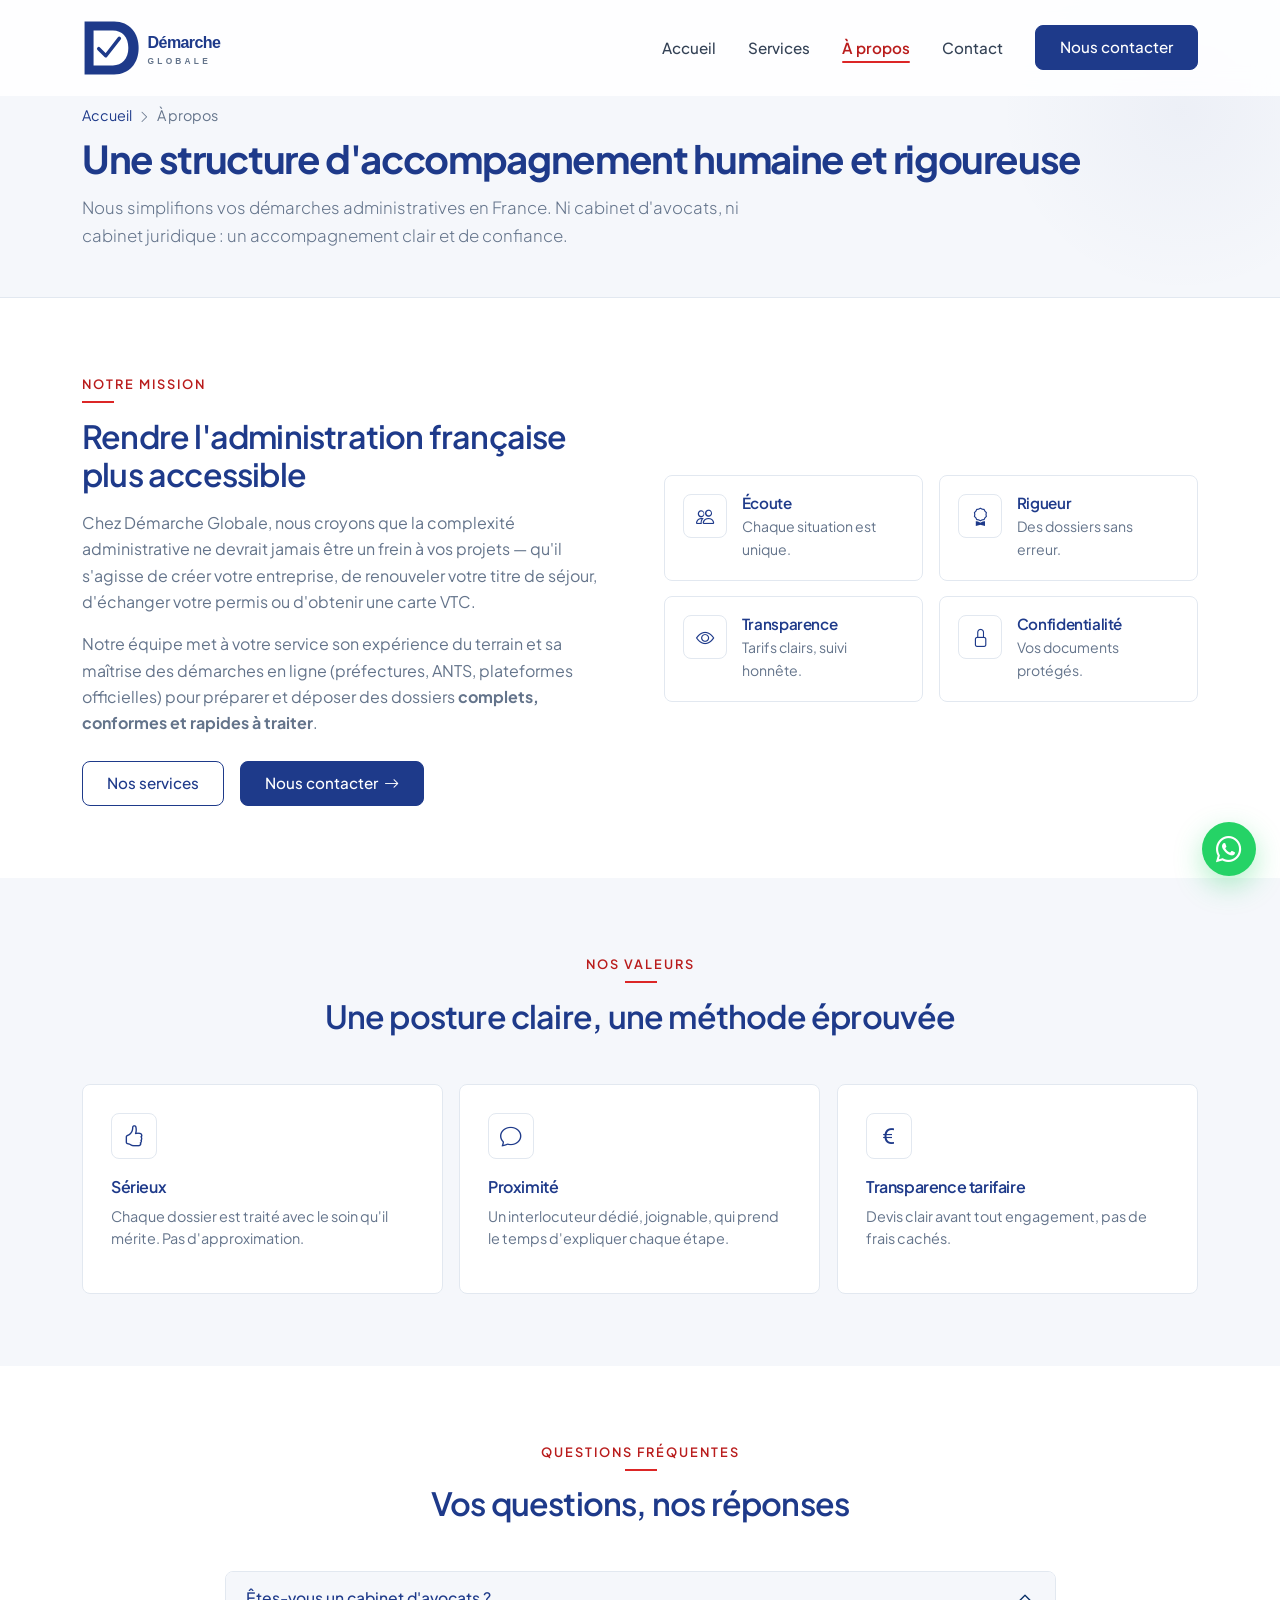
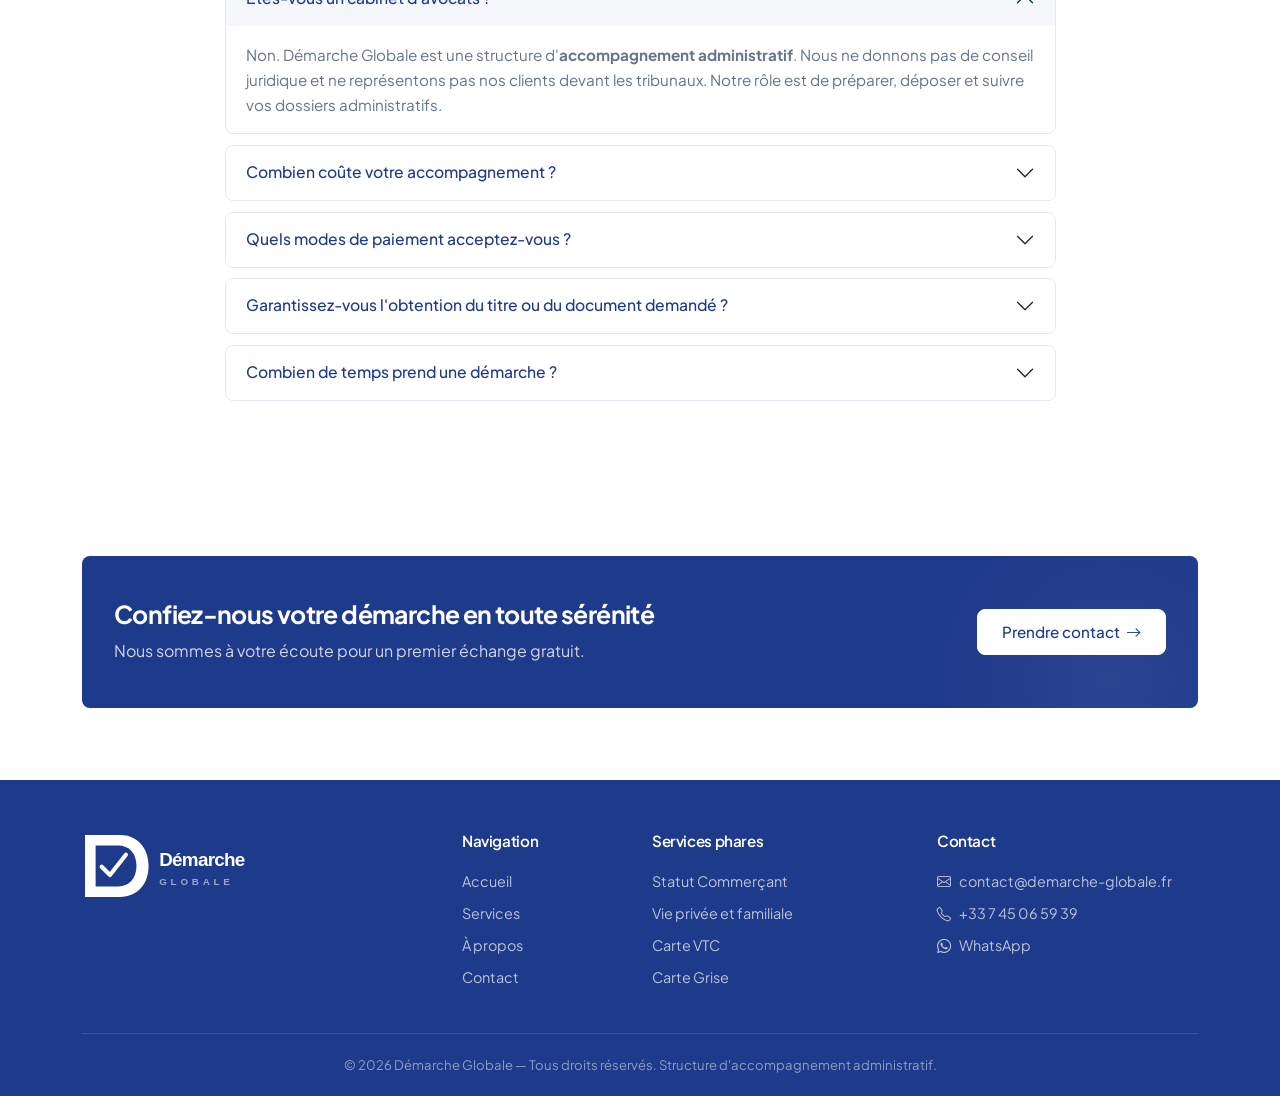
==== a-propos.html @ fb9cf76b "first commit" ====
<!DOCTYPE html>
<html lang="fr" class="js">
<head>
  <meta charset="UTF-8">
  <meta name="viewport" content="width=device-width, initial-scale=1.0">
  <title>À propos — Démarche Globale</title>
  <meta name="description" content="Démarche Globale est une structure d'accompagnement administratif. Notre mission : vous faire gagner du temps sur vos démarches françaises avec un suivi humain et rigoureux.">
  <link rel="icon" type="image/svg+xml" href="assets/favicon.svg">
  <link rel="preconnect" href="https://fonts.googleapis.com">
  <link rel="preconnect" href="https://fonts.gstatic.com" crossorigin>
  <link href="https://fonts.googleapis.com/css2?family=Plus+Jakarta+Sans:wght@400;500;600;700;800&display=swap" rel="stylesheet">
  <link href="https://cdn.jsdelivr.net/npm/bootstrap@5.3.3/dist/css/bootstrap.min.css" rel="stylesheet">
  <link href="https://cdn.jsdelivr.net/npm/bootstrap-icons@1.11.3/font/bootstrap-icons.css" rel="stylesheet">
  <link href="css/style.css" rel="stylesheet">
</head>
<body>

<div class="scroll-progress"></div>

<!-- Navbar -->
<nav class="navbar navbar-expand-lg navbar-dg fixed-top">
  <div class="container">
    <a class="navbar-brand" href="index.html">
      <img src="assets/logo.svg" alt="Démarche Globale">
    </a>
    <button class="navbar-toggler border-0" type="button" data-bs-toggle="collapse" data-bs-target="#mainNav">
      <i class="bi bi-list fs-2 text-dark-dg"></i>
    </button>
    <div class="collapse navbar-collapse" id="mainNav">
      <ul class="navbar-nav ms-auto align-items-lg-center">
        <li class="nav-item"><a class="nav-link" href="index.html">Accueil</a></li>
        <li class="nav-item"><a class="nav-link" href="services.html">Services</a></li>
        <li class="nav-item"><a class="nav-link active" href="a-propos.html">À propos</a></li>
        <li class="nav-item"><a class="nav-link" href="contact.html">Contact</a></li>
        <li class="nav-item ms-lg-3 mt-2 mt-lg-0">
          <a href="contact.html" class="btn btn-dg-primary btn-sm">Nous contacter</a>
        </li>
      </ul>
    </div>
  </div>
</nav>

<!-- Header -->
<header class="page-header">
  <div class="container">
    <div class="breadcrumb-dg"><a href="index.html">Accueil</a> <i class="bi bi-chevron-right small mx-1"></i> À propos</div>
    <h1>Une structure d'accompagnement humaine et rigoureuse</h1>
    <p class="lead mb-0" style="max-width: 720px;">Nous simplifions vos démarches administratives en France. Ni cabinet d'avocats, ni cabinet juridique : un accompagnement clair et de confiance.</p>
  </div>
</header>

<!-- Mission -->
<section>
  <div class="container">
    <div class="row align-items-center g-5">
      <div class="col-lg-6">
        <span class="section-tag">Notre mission</span>
        <h2 class="section-title">Rendre l'administration française plus accessible</h2>
        <p class="text-muted-dg">Chez Démarche Globale, nous croyons que la complexité administrative ne devrait jamais être un frein à vos projets — qu'il s'agisse de créer votre entreprise, de renouveler votre titre de séjour, d'échanger votre permis ou d'obtenir une carte VTC.</p>
        <p class="text-muted-dg">Notre équipe met à votre service son expérience du terrain et sa maîtrise des démarches en ligne (préfectures, ANTS, plateformes officielles) pour préparer et déposer des dossiers <strong>complets, conformes et rapides à traiter</strong>.</p>
        <div class="d-flex flex-wrap gap-3 mt-4">
          <a href="services.html" class="btn btn-dg-ghost">Nos services</a>
          <a href="contact.html" class="btn btn-dg-primary">Nous contacter <i class="bi bi-arrow-right"></i></a>
        </div>
      </div>
      <div class="col-lg-6">
        <div class="row g-3">
          <div class="col-6">
            <div class="trust-item h-100"><div class="icon"><i class="bi bi-people"></i></div><div><h6>Écoute</h6><p>Chaque situation est unique.</p></div></div>
          </div>
          <div class="col-6">
            <div class="trust-item h-100"><div class="icon"><i class="bi bi-award"></i></div><div><h6>Rigueur</h6><p>Des dossiers sans erreur.</p></div></div>
          </div>
          <div class="col-6">
            <div class="trust-item h-100"><div class="icon"><i class="bi bi-eye"></i></div><div><h6>Transparence</h6><p>Tarifs clairs, suivi honnête.</p></div></div>
          </div>
          <div class="col-6">
            <div class="trust-item h-100"><div class="icon"><i class="bi bi-lock"></i></div><div><h6>Confidentialité</h6><p>Vos documents protégés.</p></div></div>
          </div>
        </div>
      </div>
    </div>
  </div>
</section>

<!-- Valeurs -->
<section class="bg-soft">
  <div class="container">
    <div class="text-center mb-5">
      <span class="section-tag">Nos valeurs</span>
      <h2 class="section-title">Une posture claire, une méthode éprouvée</h2>
    </div>
    <div class="row g-3">
      <div class="col-md-4">
        <div class="service-card">
          <div class="service-icon"><i class="bi bi-hand-thumbs-up"></i></div>
          <h5>Sérieux</h5>
          <p>Chaque dossier est traité avec le soin qu'il mérite. Pas d'approximation.</p>
        </div>
      </div>
      <div class="col-md-4">
        <div class="service-card">
          <div class="service-icon"><i class="bi bi-chat"></i></div>
          <h5>Proximité</h5>
          <p>Un interlocuteur dédié, joignable, qui prend le temps d'expliquer chaque étape.</p>
        </div>
      </div>
      <div class="col-md-4">
        <div class="service-card">
          <div class="service-icon"><i class="bi bi-currency-euro"></i></div>
          <h5>Transparence tarifaire</h5>
          <p>Devis clair avant tout engagement, pas de frais cachés.</p>
        </div>
      </div>
    </div>
  </div>
</section>

<!-- FAQ -->
<section>
  <div class="container">
    <div class="text-center mb-5">
      <span class="section-tag">Questions fréquentes</span>
      <h2 class="section-title">Vos questions, nos réponses</h2>
    </div>
    <div class="row justify-content-center">
      <div class="col-lg-9">
        <div class="accordion accordion-dg" id="faqAcc">
          <div class="accordion-item">
            <h2 class="accordion-header">
              <button class="accordion-button" data-bs-toggle="collapse" data-bs-target="#faq1">
                Êtes-vous un cabinet d'avocats ?
              </button>
            </h2>
            <div id="faq1" class="accordion-collapse collapse show" data-bs-parent="#faqAcc">
              <div class="accordion-body">Non. Démarche Globale est une structure d'<strong>accompagnement administratif</strong>. Nous ne donnons pas de conseil juridique et ne représentons pas nos clients devant les tribunaux. Notre rôle est de préparer, déposer et suivre vos dossiers administratifs.</div>
            </div>
          </div>
          <div class="accordion-item">
            <h2 class="accordion-header">
              <button class="accordion-button collapsed" data-bs-toggle="collapse" data-bs-target="#faq2">
                Combien coûte votre accompagnement ?
              </button>
            </h2>
            <div id="faq2" class="accordion-collapse collapse" data-bs-parent="#faqAcc">
              <div class="accordion-body">Le tarif dépend de la démarche et de la complexité du dossier. Nous vous transmettons un <strong>devis clair et gratuit</strong> après le premier échange, sans engagement.</div>
            </div>
          </div>
          <div class="accordion-item">
            <h2 class="accordion-header">
              <button class="accordion-button collapsed" data-bs-toggle="collapse" data-bs-target="#faq3">
                Quels modes de paiement acceptez-vous ?
              </button>
            </h2>
            <div id="faq3" class="accordion-collapse collapse" data-bs-parent="#faqAcc">
              <div class="accordion-body">Nous acceptons le <strong>paiement en ligne</strong> par carte bancaire, le <strong>virement</strong> et les <strong>espèces</strong>.</div>
            </div>
          </div>
          <div class="accordion-item">
            <h2 class="accordion-header">
              <button class="accordion-button collapsed" data-bs-toggle="collapse" data-bs-target="#faq4">
                Garantissez-vous l'obtention du titre ou du document demandé ?
              </button>
            </h2>
            <div id="faq4" class="accordion-collapse collapse" data-bs-parent="#faqAcc">
              <div class="accordion-body">La décision finale appartient toujours à l'administration compétente (préfecture, ANTS, DREETS, etc.). Nous ne pouvons donc pas garantir l'obtention, mais nous garantissons <strong>un dossier complet, conforme et déposé dans les règles</strong>, ce qui optimise vos chances.</div>
            </div>
          </div>
          <div class="accordion-item">
            <h2 class="accordion-header">
              <button class="accordion-button collapsed" data-bs-toggle="collapse" data-bs-target="#faq5">
                Combien de temps prend une démarche ?
              </button>
            </h2>
            <div id="faq5" class="accordion-collapse collapse" data-bs-parent="#faqAcc">
              <div class="accordion-body">Les délais dépendent de l'administration et du type de démarche. Nous vous donnons une estimation réaliste dès le devis et vous tenons informé à chaque étape.</div>
            </div>
          </div>
        </div>
      </div>
    </div>
  </div>
</section>

<!-- CTA -->
<section>
  <div class="container">
    <div class="cta-band">
      <div class="row align-items-center">
        <div class="col-md-8">
          <h2>Confiez-nous votre démarche en toute sérénité</h2>
          <p>Nous sommes à votre écoute pour un premier échange gratuit.</p>
        </div>
        <div class="col-md-4 text-md-end mt-3 mt-md-0">
          <a href="contact.html" class="btn btn-dg-primary" style="background:#fff;color:var(--dg-dark);border-color:#fff;">Prendre contact <i class="bi bi-arrow-right"></i></a>
        </div>
      </div>
    </div>
  </div>
</section>

<!-- Footer -->
<footer>
  <div class="container">
    <div class="row g-4">
      <div class="col-md-4">
        <div class="footer-brand">
          <img src="assets/logo-white.svg" alt="Démarche Globale">
        </div>
      </div>
      <div class="col-md-2 col-6">
        <h6>Navigation</h6>
        <a href="index.html">Accueil</a>
        <a href="services.html">Services</a>
        <a href="a-propos.html">À propos</a>
        <a href="contact.html">Contact</a>
      </div>
      <div class="col-md-3 col-6">
        <h6>Services phares</h6>
        <a href="services.html#statut-commercant">Statut Commerçant</a>
        <a href="services.html#vpf">Vie privée et familiale</a>
        <a href="services.html#vtc">Carte VTC</a>
        <a href="services.html#carte-grise">Carte Grise</a>
      </div>
      <div class="col-md-3">
        <h6>Contact</h6>
        <a href="mailto:contact@demarche-globale.fr"><i class="bi bi-envelope me-2"></i>contact@demarche-globale.fr</a>
        <a href="tel:+33745065939"><i class="bi bi-telephone me-2"></i>+33 7 45 06 59 39</a>
        <a href="https://wa.me/33745065939" target="_blank" rel="noopener"><i class="bi bi-whatsapp me-2"></i>WhatsApp</a>
      </div>
    </div>
    <div class="footer-bottom text-center">
      © <span id="year"></span> Démarche Globale — Tous droits réservés. Structure d'accompagnement administratif.
    </div>
  </div>
</footer>

<button class="back-to-top" aria-label="Retour en haut"><i class="bi bi-arrow-up"></i></button>
<a href="https://wa.me/33745065939" target="_blank" rel="noopener" class="whatsapp-float" aria-label="Nous écrire sur WhatsApp"><i class="bi bi-whatsapp"></i></a>

<script src="https://cdn.jsdelivr.net/npm/bootstrap@5.3.3/dist/js/bootstrap.bundle.min.js"></script>
<script src="js/main.js"></script>
</body>
</html>
---- css/style.css ----
:root {
  --dg-dark: #1e3a8a;
  --dg-darker: #172554;
  --dg-text: #334155;
  --dg-muted: #64748b;
  --dg-border: #e2e8f0;
  --dg-bg: #f5f7fb;
  --dg-bg-2: #fafbfe;
  --dg-red: #dc2626;
  --dg-red-dark: #b91c1c;
  --dg-red-soft: rgba(220, 38, 38, 0.12);
  --dg-radius: 8px;
  --ease: cubic-bezier(0.16, 1, 0.3, 1);
  --ease-soft: cubic-bezier(0.4, 0, 0.2, 1);
  --shadow-sm: 0 2px 8px rgba(0, 0, 0, 0.04);
  --shadow-md: 0 10px 25px -8px rgba(0, 0, 0, 0.1);
  --shadow-lg: 0 20px 40px -12px rgba(0, 0, 0, 0.12);
  --shadow-xl: 0 25px 50px -12px rgba(0, 0, 0, 0.18);
}

* { box-sizing: border-box; }

html { scroll-behavior: smooth; }

body {
  font-family: 'Plus Jakarta Sans', 'Segoe UI', system-ui, sans-serif;
  color: var(--dg-text);
  background: #ffffff;
  line-height: 1.65;
  font-weight: 400;
  -webkit-font-smoothing: antialiased;
  overflow-x: hidden;
}

h1, h2, h3, h4, h5, h6 {
  font-family: 'Plus Jakarta Sans', 'Segoe UI', system-ui, sans-serif;
  color: var(--dg-dark);
  font-weight: 700;
  letter-spacing: -0.025em;
}
h1 { letter-spacing: -0.035em; }

p { color: var(--dg-text); }

a { color: var(--dg-dark); text-decoration: none; transition: color 0.2s var(--ease-soft); }
a:hover { color: var(--dg-darker); }

.text-dark-dg { color: var(--dg-dark) !important; }
.text-muted-dg { color: var(--dg-muted) !important; }
.bg-dark-dg { background: var(--dg-dark) !important; color: #fff; }
.bg-soft { background: var(--dg-bg) !important; }

/* Scroll progress */
.scroll-progress {
  position: fixed;
  top: 0;
  left: 0;
  height: 2px;
  background: linear-gradient(90deg, var(--dg-red), var(--dg-red-dark));
  z-index: 1080;
  width: 0%;
  transition: width 0.08s linear;
}

/* Navbar */
.navbar-dg {
  background: rgba(255, 255, 255, 0.85);
  backdrop-filter: saturate(180%) blur(12px);
  -webkit-backdrop-filter: saturate(180%) blur(12px);
  border-bottom: 1px solid transparent;
  padding: 0.85rem 0;
  transition: box-shadow 0.35s var(--ease), border-color 0.35s var(--ease), background 0.35s var(--ease);
}
.navbar-dg.scrolled {
  background: rgba(255, 255, 255, 0.97);
  border-bottom-color: var(--dg-border);
  box-shadow: 0 4px 20px rgba(0, 0, 0, 0.04);
}
.navbar-dg .navbar-brand {
  transition: transform 0.35s var(--ease);
}
.navbar-dg .navbar-brand:hover { transform: scale(1.03); }
.navbar-dg .navbar-brand img { height: 58px; }
.navbar-dg .nav-link {
  color: var(--dg-text) !important;
  font-weight: 500;
  font-size: 0.95rem;
  padding: 0.5rem 1rem !important;
  position: relative;
  transition: color 0.2s var(--ease-soft);
}
.navbar-dg .nav-link::after {
  content: '';
  position: absolute;
  left: 1rem;
  right: 1rem;
  bottom: 0.35rem;
  height: 2px;
  background: var(--dg-red);
  border-radius: 2px;
  transform: scaleX(0);
  transform-origin: right center;
  transition: transform 0.4s var(--ease);
}
.navbar-dg .nav-link:hover,
.navbar-dg .nav-link.active { color: var(--dg-red-dark) !important; }
.navbar-dg .nav-link:hover::after,
.navbar-dg .nav-link.active::after {
  transform: scaleX(1);
  transform-origin: left center;
}
.navbar-dg .nav-link.active { font-weight: 600; }

/* Buttons */
.btn-dg-primary,
.btn-dg-ghost,
.btn-dg-outline {
  position: relative;
  overflow: hidden;
  font-weight: 500;
  padding: 0.65rem 1.5rem;
  border-radius: var(--dg-radius);
  font-size: 0.95rem;
  transition: transform 0.3s var(--ease), box-shadow 0.3s var(--ease), background 0.25s var(--ease-soft), color 0.25s var(--ease-soft), border-color 0.25s var(--ease-soft);
  display: inline-flex;
  align-items: center;
  gap: 0.4rem;
}
.btn-dg-primary {
  background: var(--dg-dark);
  color: #fff;
  border: 1px solid var(--dg-dark);
}
.btn-dg-primary:hover {
  background: var(--dg-darker);
  border-color: var(--dg-darker);
  color: #fff;
  transform: translateY(-2px);
  box-shadow: 0 10px 22px rgba(0, 0, 0, 0.18);
}
.btn-dg-primary:active { transform: translateY(0); }
.btn-dg-outline {
  background: transparent;
  color: #fff;
  border: 1px solid rgba(255, 255, 255, 0.5);
}
.btn-dg-outline:hover {
  background: #fff;
  color: var(--dg-dark);
  border-color: #fff;
  transform: translateY(-2px);
}
.btn-dg-ghost {
  background: transparent;
  color: var(--dg-dark);
  border: 1px solid var(--dg-dark);
}
.btn-dg-ghost:hover {
  background: var(--dg-dark);
  color: #fff;
  transform: translateY(-2px);
  box-shadow: 0 10px 22px rgba(0, 0, 0, 0.15);
}
.btn-dg-primary i,
.btn-dg-ghost i,
.btn-dg-outline i {
  transition: transform 0.3s var(--ease);
}
.btn-dg-primary:hover i.bi-arrow-right,
.btn-dg-ghost:hover i.bi-arrow-right,
.btn-dg-outline:hover i.bi-arrow-right { transform: translateX(4px); }

/* Hero */
.hero {
  padding: 8rem 0 5rem;
  background: var(--dg-bg);
  color: var(--dg-text);
  border-bottom: 1px solid var(--dg-border);
  position: relative;
  overflow: hidden;
}
.hero::before {
  content: '';
  position: absolute;
  top: -20%;
  right: -10%;
  width: 500px;
  height: 500px;
  background: radial-gradient(circle, rgba(30, 58, 138, 0.04) 0%, transparent 65%);
  border-radius: 50%;
  pointer-events: none;
}
.hero::after {
  content: '';
  position: absolute;
  bottom: -30%;
  left: -10%;
  width: 400px;
  height: 400px;
  background: radial-gradient(circle, rgba(30, 58, 138, 0.03) 0%, transparent 65%);
  border-radius: 50%;
  pointer-events: none;
}
.hero > .container { position: relative; z-index: 1; }
.hero h1 {
  color: var(--dg-dark);
  font-size: clamp(2rem, 4vw, 3rem);
  font-weight: 700;
  line-height: 1.15;
  margin-bottom: 1.25rem;
  letter-spacing: -0.02em;
}
.hero h1 .accent {
  position: relative;
  display: inline-block;
}
.hero h1 .accent::after {
  content: '';
  position: absolute;
  left: 0;
  right: 0;
  bottom: 0.05em;
  height: 0.35em;
  background: var(--dg-red-soft);
  z-index: -1;
  border-radius: 2px;
}
.hero p.lead {
  color: var(--dg-muted);
  font-size: 1.1rem;
  max-width: 620px;
  margin-bottom: 2rem;
}
.hero-tag {
  display: inline-flex;
  align-items: center;
  gap: 0.4rem;
  background: #ffffff;
  border: 1px solid var(--dg-border);
  color: var(--dg-dark);
  padding: 0.4rem 0.95rem;
  border-radius: 50px;
  font-size: 0.8rem;
  font-weight: 500;
  margin-bottom: 1.5rem;
  letter-spacing: 0.5px;
  box-shadow: var(--shadow-sm);
}
.hero-tag .dot {
  width: 8px; height: 8px;
  background: #dc2626;
  border-radius: 50%;
  box-shadow: 0 0 0 3px rgba(220, 38, 38, 0.2);
  animation: pulse-dot 2s infinite;
}
@keyframes pulse-dot {
  0%, 100% { box-shadow: 0 0 0 3px rgba(220, 38, 38, 0.2); }
  50% { box-shadow: 0 0 0 6px rgba(220, 38, 38, 0.05); }
}
.hero-side {
  background: #ffffff;
  border: 1px solid var(--dg-border);
  border-radius: var(--dg-radius);
  padding: 1.75rem;
  box-shadow: var(--shadow-md);
  transition: transform 0.4s var(--ease), box-shadow 0.4s var(--ease);
}
.hero-side:hover {
  transform: translateY(-4px);
  box-shadow: var(--shadow-lg);
}
.hero-side h5 { color: var(--dg-dark); font-size: 1rem; font-weight: 600; margin-bottom: 1rem; }
.hero-side ul { list-style: none; padding: 0; margin: 0; }
.hero-side li {
  color: var(--dg-text);
  padding: 0.6rem 0;
  font-size: 0.92rem;
  border-bottom: 1px solid var(--dg-border);
  display: flex;
  align-items: center;
  gap: 0.55rem;
  transition: padding-left 0.3s var(--ease), color 0.3s var(--ease);
}
.hero-side li:last-child { border-bottom: none; }
.hero-side li i {
  color: var(--dg-dark);
  transition: transform 0.35s var(--ease);
}
.hero-side li:hover {
  padding-left: 0.35rem;
  color: var(--dg-dark);
}
.hero-side li:hover i { transform: scale(1.2) rotate(8deg); }

/* Page header */
.page-header {
  padding: 6.5rem 0 3rem;
  background: var(--dg-bg);
  color: var(--dg-text);
  border-bottom: 1px solid var(--dg-border);
  position: relative;
  overflow: hidden;
}
.page-header::before {
  content: '';
  position: absolute;
  top: -30%;
  right: -8%;
  width: 400px;
  height: 400px;
  background: radial-gradient(circle, rgba(30, 58, 138, 0.04) 0%, transparent 65%);
  border-radius: 50%;
}
.page-header > .container { position: relative; z-index: 1; }
.page-header h1 { color: var(--dg-dark); font-size: clamp(1.8rem, 3vw, 2.4rem); margin-bottom: 0.75rem; }
.page-header .breadcrumb-dg { color: var(--dg-muted); font-size: 0.9rem; margin-bottom: 0.5rem; }
.page-header .breadcrumb-dg a { color: var(--dg-dark); border-bottom: 1px solid transparent; transition: border-color 0.2s; }
.page-header .breadcrumb-dg a:hover { color: var(--dg-darker); border-bottom-color: var(--dg-dark); }
.page-header .lead { color: var(--dg-muted); font-size: 1.05rem; }

/* Sections */
section { padding: 4.5rem 0; }
.section-tag {
  display: inline-block;
  color: var(--dg-red-dark);
  font-weight: 600;
  font-size: 0.8rem;
  letter-spacing: 2px;
  text-transform: uppercase;
  margin-bottom: 0.85rem;
  padding-bottom: 0.5rem;
  position: relative;
}
.section-tag::after {
  content: '';
  position: absolute;
  left: 0;
  bottom: 0;
  width: 32px;
  height: 2px;
  background: var(--dg-red);
  transition: width 0.5s var(--ease);
}
.text-center .section-tag::after { left: 50%; transform: translateX(-50%); }
section:hover .section-tag::after { width: 48px; }
.section-title {
  font-size: clamp(1.5rem, 2.5vw, 2rem);
  font-weight: 600;
  margin-bottom: 1rem;
}
.section-subtitle {
  color: var(--dg-muted);
  font-size: 1rem;
  max-width: 700px;
}
.text-center .section-subtitle { margin-left: auto; margin-right: auto; }

/* Service card */
.service-card {
  background: #fff;
  border: 1px solid var(--dg-border);
  border-radius: var(--dg-radius);
  padding: 1.75rem;
  height: 100%;
  position: relative;
  overflow: hidden;
  transition: transform 0.4s var(--ease), box-shadow 0.4s var(--ease), border-color 0.3s var(--ease);
}
.service-card::before {
  content: '';
  position: absolute;
  top: 0;
  left: 0;
  right: 0;
  height: 2px;
  background: linear-gradient(90deg, var(--dg-red), var(--dg-red-dark));
  transform: scaleX(0);
  transform-origin: left center;
  transition: transform 0.5s var(--ease);
}
.service-card:hover {
  transform: translateY(-8px);
  box-shadow: var(--shadow-lg);
  border-color: var(--dg-border);
}
.service-card:hover::before { transform: scaleX(1); }
.service-card .service-icon {
  width: 46px; height: 46px;
  color: var(--dg-dark);
  display: flex; align-items: center; justify-content: center;
  font-size: 1.35rem;
  margin-bottom: 1.15rem;
  border: 1px solid var(--dg-border);
  border-radius: var(--dg-radius);
  transition: transform 0.5s var(--ease), background 0.35s var(--ease), color 0.35s var(--ease), border-color 0.35s var(--ease);
}
.service-card:hover .service-icon {
  background: var(--dg-dark);
  color: #fff;
  border-color: var(--dg-dark);
  transform: rotate(-8deg) scale(1.08);
}
.service-card h5 {
  font-size: 1rem;
  font-weight: 600;
  margin-bottom: 0.5rem;
  color: var(--dg-dark);
}
.service-card p {
  color: var(--dg-muted);
  font-size: 0.9rem;
  margin-bottom: 1rem;
  line-height: 1.55;
}
.service-card .service-link {
  color: var(--dg-dark);
  font-weight: 500;
  font-size: 0.88rem;
  text-decoration: none;
  display: inline-flex;
  align-items: center;
  gap: 0.3rem;
  transition: gap 0.3s var(--ease), color 0.2s;
  position: relative;
}
.service-card .service-link::after {
  content: '\2192';
  display: inline-block;
  transition: transform 0.3s var(--ease);
}
.service-card .service-link:hover {
  gap: 0.55rem;
  color: var(--dg-red-dark);
}
.service-card .service-link:hover::after { transform: translateX(3px); }

/* Service detail */
.service-detail {
  background: #fff;
  border: 1px solid var(--dg-border);
  border-radius: var(--dg-radius);
  padding: 1.85rem;
  margin-bottom: 1rem;
  transition: transform 0.35s var(--ease), border-color 0.3s var(--ease), box-shadow 0.35s var(--ease);
  position: relative;
  overflow: hidden;
}
.service-detail::before {
  content: '';
  position: absolute;
  top: 0; bottom: 0; left: 0;
  width: 3px;
  background: linear-gradient(180deg, var(--dg-red), var(--dg-red-dark));
  transform: scaleY(0);
  transform-origin: top;
  transition: transform 0.5s var(--ease);
}
.service-detail:hover {
  border-color: var(--dg-red);
  box-shadow: var(--shadow-md);
  transform: translateX(6px);
}
.service-detail:hover::before { transform: scaleY(1); }
.service-detail h4 { color: var(--dg-dark); font-size: 1.15rem; font-weight: 600; margin-bottom: 0.6rem; }
.service-detail p { color: var(--dg-muted); font-size: 0.95rem; }
.service-detail .service-detail-icon {
  width: 56px; height: 56px;
  color: var(--dg-dark);
  border: 1px solid var(--dg-border);
  border-radius: var(--dg-radius);
  display: flex; align-items: center; justify-content: center;
  font-size: 1.55rem;
  transition: transform 0.4s var(--ease), background 0.3s var(--ease), color 0.3s var(--ease), border-color 0.3s var(--ease);
}
.service-detail:hover .service-detail-icon {
  background: var(--dg-dark);
  color: #fff;
  border-color: var(--dg-dark);
  transform: rotate(-6deg) scale(1.05);
}
.service-detail .service-meta {
  display: flex; flex-wrap: wrap; gap: 0.4rem;
  margin-top: 0.9rem;
}
.meta-pill {
  background: var(--dg-bg);
  color: var(--dg-text);
  font-size: 0.78rem;
  padding: 0.3rem 0.8rem;
  border-radius: 50px;
  font-weight: 500;
  border: 1px solid var(--dg-border);
  transition: transform 0.2s var(--ease), background 0.2s, color 0.2s, border-color 0.2s;
}
a.meta-pill:hover {
  background: var(--dg-dark);
  color: #fff;
  border-color: var(--dg-dark);
  transform: translateY(-2px);
}

/* Steps */
.step-card {
  padding: 1.25rem 0;
  transition: transform 0.3s var(--ease);
}
.step-card:hover { transform: translateY(-4px); }
.step-number {
  width: 46px; height: 46px;
  background: var(--dg-dark);
  color: #fff;
  font-size: 1.05rem;
  font-weight: 600;
  border-radius: 50%;
  display: inline-flex;
  align-items: center;
  justify-content: center;
  margin-bottom: 1.15rem;
  position: relative;
  transition: transform 0.5s var(--ease), box-shadow 0.4s var(--ease);
  box-shadow: 0 6px 16px -6px rgba(0, 0, 0, 0.25);
}
.step-card:hover .step-number {
  transform: rotate(-10deg) scale(1.1);
  box-shadow: 0 12px 24px -8px rgba(0, 0, 0, 0.3);
}
.step-card h5 { font-weight: 600; font-size: 1rem; margin-bottom: 0.4rem; transition: color 0.2s; }
.step-card:hover h5 { color: var(--dg-darker); }
.step-card p { color: var(--dg-muted); font-size: 0.92rem; margin: 0; }

/* Trust */
.trust-item {
  display: flex; gap: 0.9rem;
  padding: 1.15rem;
  background: #fff;
  border: 1px solid var(--dg-border);
  border-radius: var(--dg-radius);
  height: 100%;
  transition: transform 0.35s var(--ease), border-color 0.3s var(--ease), box-shadow 0.35s var(--ease);
}
.trust-item:hover {
  transform: translateY(-4px);
  border-color: var(--dg-dark);
  box-shadow: var(--shadow-md);
}
.trust-item .icon {
  flex-shrink: 0;
  width: 44px; height: 44px;
  border: 1px solid var(--dg-border);
  border-radius: var(--dg-radius);
  color: var(--dg-dark);
  display: flex; align-items: center; justify-content: center;
  font-size: 1.15rem;
  transition: transform 0.4s var(--ease), background 0.3s, color 0.3s, border-color 0.3s;
}
.trust-item:hover .icon {
  background: var(--dg-dark);
  color: #fff;
  border-color: var(--dg-dark);
  transform: rotate(-8deg) scale(1.1);
}
.trust-item h6 { font-weight: 600; margin-bottom: 0.15rem; font-size: 0.95rem; color: var(--dg-dark); }
.trust-item p { color: var(--dg-muted); font-size: 0.88rem; margin: 0; }

/* Payment */
.payment-card {
  background: #fff;
  border: 1px solid var(--dg-border);
  border-radius: var(--dg-radius);
  padding: 2rem 1.5rem;
  text-align: center;
  height: 100%;
  transition: transform 0.4s var(--ease), border-color 0.3s var(--ease), box-shadow 0.4s var(--ease);
}
.payment-card:hover {
  transform: translateY(-6px);
  border-color: var(--dg-dark);
  box-shadow: var(--shadow-lg);
}
.payment-card .icon {
  font-size: 2.2rem;
  color: var(--dg-dark);
  margin-bottom: 0.9rem;
  display: inline-block;
  transition: transform 0.5s var(--ease);
}
.payment-card:hover .icon { transform: translateY(-6px) scale(1.15); }
.payment-card h5 { font-weight: 600; font-size: 1rem; margin-bottom: 0.4rem; }
.payment-card p { color: var(--dg-muted); font-size: 0.9rem; margin: 0; }

/* Contact */
.contact-card {
  background: #fff;
  border: 1px solid var(--dg-border);
  border-radius: var(--dg-radius);
  padding: 2rem;
  box-shadow: var(--shadow-sm);
  transition: box-shadow 0.35s var(--ease);
}
.contact-card:hover { box-shadow: var(--shadow-md); }
.contact-info {
  background: var(--dg-dark);
  color: #fff;
  border-radius: var(--dg-radius);
  padding: 2rem;
  height: 100%;
  position: relative;
  overflow: hidden;
}
.contact-info::before {
  content: '';
  position: absolute;
  top: -50px;
  right: -50px;
  width: 220px;
  height: 220px;
  background: radial-gradient(circle, rgba(255, 255, 255, 0.06) 0%, transparent 65%);
  border-radius: 50%;
}
.contact-info > * { position: relative; z-index: 1; }
.contact-info h3, .contact-info h4, .contact-info h6 { color: #fff; }
.contact-info .info-item {
  display: flex; gap: 1rem;
  margin-bottom: 1.15rem;
  align-items: flex-start;
  transition: transform 0.25s var(--ease);
}
.contact-info .info-item:hover { transform: translateX(4px); }
.contact-info .info-item .icon {
  width: 40px; height: 40px;
  border: 1px solid rgba(255, 255, 255, 0.2);
  color: #fff;
  border-radius: var(--dg-radius);
  display: flex; align-items: center; justify-content: center;
  flex-shrink: 0;
  font-size: 1rem;
  transition: transform 0.4s var(--ease), background 0.3s, border-color 0.3s;
}
.contact-info .info-item:hover .icon {
  background: rgba(255, 255, 255, 0.12);
  border-color: rgba(255, 255, 255, 0.4);
  transform: rotate(-10deg) scale(1.08);
}
.contact-info .info-item h6 {
  color: rgba(255, 255, 255, 0.6);
  font-size: 0.75rem;
  margin-bottom: 0.2rem;
  letter-spacing: 1.5px;
  text-transform: uppercase;
  font-weight: 500;
}
.contact-info .info-item p { color: #fff; margin: 0; font-size: 0.95rem; }
.contact-info a { color: #fff; }
.contact-info a:hover { color: rgba(255, 255, 255, 0.85); }
.contact-info .social-link {
  transition: transform 0.3s var(--ease), background 0.25s, border-color 0.25s;
}
.contact-info .social-link:hover {
  background: rgba(255, 255, 255, 0.12) !important;
  border-color: rgba(255, 255, 255, 0.45) !important;
  transform: translateY(-3px) scale(1.05);
}

/* Form */
.form-control, .form-select {
  border: 1px solid var(--dg-border);
  border-radius: var(--dg-radius);
  padding: 0.7rem 0.95rem;
  font-size: 0.95rem;
  transition: border-color 0.2s, box-shadow 0.2s, background 0.2s;
  background: #fff;
}
.form-control:hover, .form-select:hover { background: var(--dg-bg-2); }
.form-control:focus, .form-select:focus {
  border-color: var(--dg-red);
  box-shadow: 0 0 0 3px var(--dg-red-soft);
  background: #fff;
}
.form-label {
  font-weight: 500;
  color: var(--dg-dark);
  margin-bottom: 0.4rem;
  font-size: 0.88rem;
}
.form-check-input:checked {
  background-color: var(--dg-red);
  border-color: var(--dg-red);
}
.form-check-input:focus { box-shadow: 0 0 0 3px var(--dg-red-soft); border-color: var(--dg-red); }

/* Alerts */
.alert-success-dg {
  background: #ecfdf5;
  border: 1px solid #a7f3d0;
  color: #065f46;
  padding: 0.85rem 1rem;
  border-radius: var(--dg-radius);
  font-size: 0.92rem;
  animation: slideDown 0.4s var(--ease);
}
.alert-error-dg {
  background: #fef2f2;
  border: 1px solid #fecaca;
  color: #991b1b;
  padding: 0.85rem 1rem;
  border-radius: var(--dg-radius);
  font-size: 0.92rem;
  animation: slideDown 0.4s var(--ease);
}
@keyframes slideDown {
  from { opacity: 0; transform: translateY(-8px); }
  to { opacity: 1; transform: translateY(0); }
}

/* CTA */
.cta-band {
  background: var(--dg-dark);
  color: #fff;
  border-radius: var(--dg-radius);
  padding: 2.75rem 2rem;
  position: relative;
  overflow: hidden;
}
.cta-band::before {
  content: '';
  position: absolute;
  top: -50%;
  right: -10%;
  width: 400px;
  height: 400px;
  background: radial-gradient(circle, rgba(255, 255, 255, 0.05) 0%, transparent 65%);
  border-radius: 50%;
  pointer-events: none;
}
.cta-band > .row { position: relative; z-index: 1; }
.cta-band h2 { color: #fff; margin-bottom: 0.5rem; font-size: 1.55rem; }
.cta-band p { color: rgba(255, 255, 255, 0.8); margin-bottom: 0; }

/* Stats */
.stat-item {
  padding: 0.75rem;
  transition: transform 0.3s var(--ease);
}
.stat-item:hover { transform: translateY(-3px); }
.stat-item .num {
  font-size: 2.2rem;
  font-weight: 700;
  color: var(--dg-dark);
  line-height: 1;
  margin-bottom: 0.35rem;
  display: inline-block;
  transition: transform 0.3s var(--ease);
}
.stat-item:hover .num { transform: scale(1.1); }
.stat-item .label { color: var(--dg-muted); font-size: 0.85rem; }

/* Accordion */
.accordion-dg .accordion-item {
  border: 1px solid var(--dg-border);
  border-radius: var(--dg-radius) !important;
  margin-bottom: 0.7rem;
  overflow: hidden;
  transition: border-color 0.25s, box-shadow 0.25s;
}
.accordion-dg .accordion-item:hover {
  border-color: var(--dg-dark);
  box-shadow: var(--shadow-sm);
}
.accordion-dg .accordion-button {
  font-weight: 500;
  color: var(--dg-dark);
  background: #fff;
  padding: 1.05rem 1.25rem;
  font-size: 0.98rem;
  transition: all 0.25s var(--ease-soft);
}
.accordion-dg .accordion-button:not(.collapsed) {
  background: var(--dg-bg);
  color: var(--dg-dark);
  box-shadow: none;
}
.accordion-dg .accordion-button:focus { box-shadow: none; border-color: transparent; }
.accordion-dg .accordion-body { color: var(--dg-muted); font-size: 0.95rem; }

/* Footer */
footer {
  background: var(--dg-dark);
  color: rgba(255, 255, 255, 0.7);
  padding: 3.25rem 0 1.25rem;
  position: relative;
}
footer h6 {
  color: #fff;
  font-weight: 600;
  margin-bottom: 1rem;
  font-size: 0.95rem;
}
footer a {
  color: rgba(255, 255, 255, 0.7);
  text-decoration: none;
  display: block;
  padding: 0.25rem 0;
  font-size: 0.9rem;
  transition: color 0.2s, padding-left 0.25s var(--ease);
}
footer a:hover {
  color: #fff;
  padding-left: 0.35rem;
}
footer .footer-brand img { height: 68px; margin-bottom: 0.9rem; }
footer .footer-bottom {
  border-top: 1px solid rgba(255, 255, 255, 0.12);
  padding-top: 1.25rem;
  margin-top: 2.5rem;
  font-size: 0.82rem;
  color: rgba(255, 255, 255, 0.5);
}

/* Back to top */
.back-to-top {
  position: fixed;
  bottom: 5.5rem;
  right: 1.5rem;
  width: 44px;
  height: 44px;
  background: var(--dg-dark);
  color: #fff;
  border: none;
  border-radius: 50%;
  display: flex;
  align-items: center;
  justify-content: center;
  opacity: 0;
  visibility: hidden;
  transform: translateY(20px);
  transition: opacity 0.3s var(--ease), visibility 0.3s, transform 0.3s var(--ease), background 0.25s;
  cursor: pointer;
  z-index: 998;
  box-shadow: var(--shadow-md);
  font-size: 1.1rem;
}
.back-to-top.visible {
  opacity: 1;
  visibility: visible;
  transform: translateY(0);
}
.back-to-top:hover {
  background: var(--dg-darker);
  transform: translateY(-4px);
  box-shadow: var(--shadow-lg);
}

/* WhatsApp floating */
.whatsapp-float {
  position: fixed;
  bottom: 1.5rem;
  right: 1.5rem;
  width: 54px;
  height: 54px;
  background: #25d366;
  color: #fff;
  border-radius: 50%;
  display: flex;
  align-items: center;
  justify-content: center;
  font-size: 1.6rem;
  text-decoration: none;
  box-shadow: 0 10px 28px rgba(37, 211, 102, 0.35);
  z-index: 999;
  transition: transform 0.3s var(--ease), box-shadow 0.3s var(--ease);
  animation: wa-pulse 2.4s infinite;
}
.whatsapp-float:hover {
  color: #fff;
  transform: translateY(-4px) scale(1.05);
  box-shadow: 0 15px 32px rgba(37, 211, 102, 0.45);
  animation-play-state: paused;
}
@keyframes wa-pulse {
  0%, 100% { box-shadow: 0 10px 28px rgba(37, 211, 102, 0.35), 0 0 0 0 rgba(37, 211, 102, 0.4); }
  50% { box-shadow: 0 10px 28px rgba(37, 211, 102, 0.35), 0 0 0 14px rgba(37, 211, 102, 0); }
}

/* Reveal on scroll */
.js .reveal {
  opacity: 0;
  transform: translateY(24px);
  transition: opacity 0.75s var(--ease), transform 0.75s var(--ease);
  will-change: opacity, transform;
}
.js .reveal.in {
  opacity: 1;
  transform: translateY(0);
}
.js .reveal-left { transform: translateX(-30px); }
.js .reveal-left.in { transform: translateX(0); }
.js .reveal-right { transform: translateX(30px); }
.js .reveal-right.in { transform: translateX(0); }

/* Responsive */
@media (max-width: 768px) {
  .hero { padding: 6rem 0 3rem; }
  section { padding: 3rem 0; }
  .cta-band { padding: 2rem 1.5rem; }
  .contact-info, .contact-card { padding: 1.5rem; }
  .navbar-dg .navbar-brand img { height: 48px; }
  .whatsapp-float { width: 48px; height: 48px; font-size: 1.4rem; }
  .back-to-top { bottom: 5rem; width: 40px; height: 40px; }
}

/* Reduced motion */
@media (prefers-reduced-motion: reduce) {
  * {
    animation-duration: 0.01ms !important;
    animation-iteration-count: 1 !important;
    transition-duration: 0.01ms !important;
  }
  .js .reveal { opacity: 1; transform: none; }
}
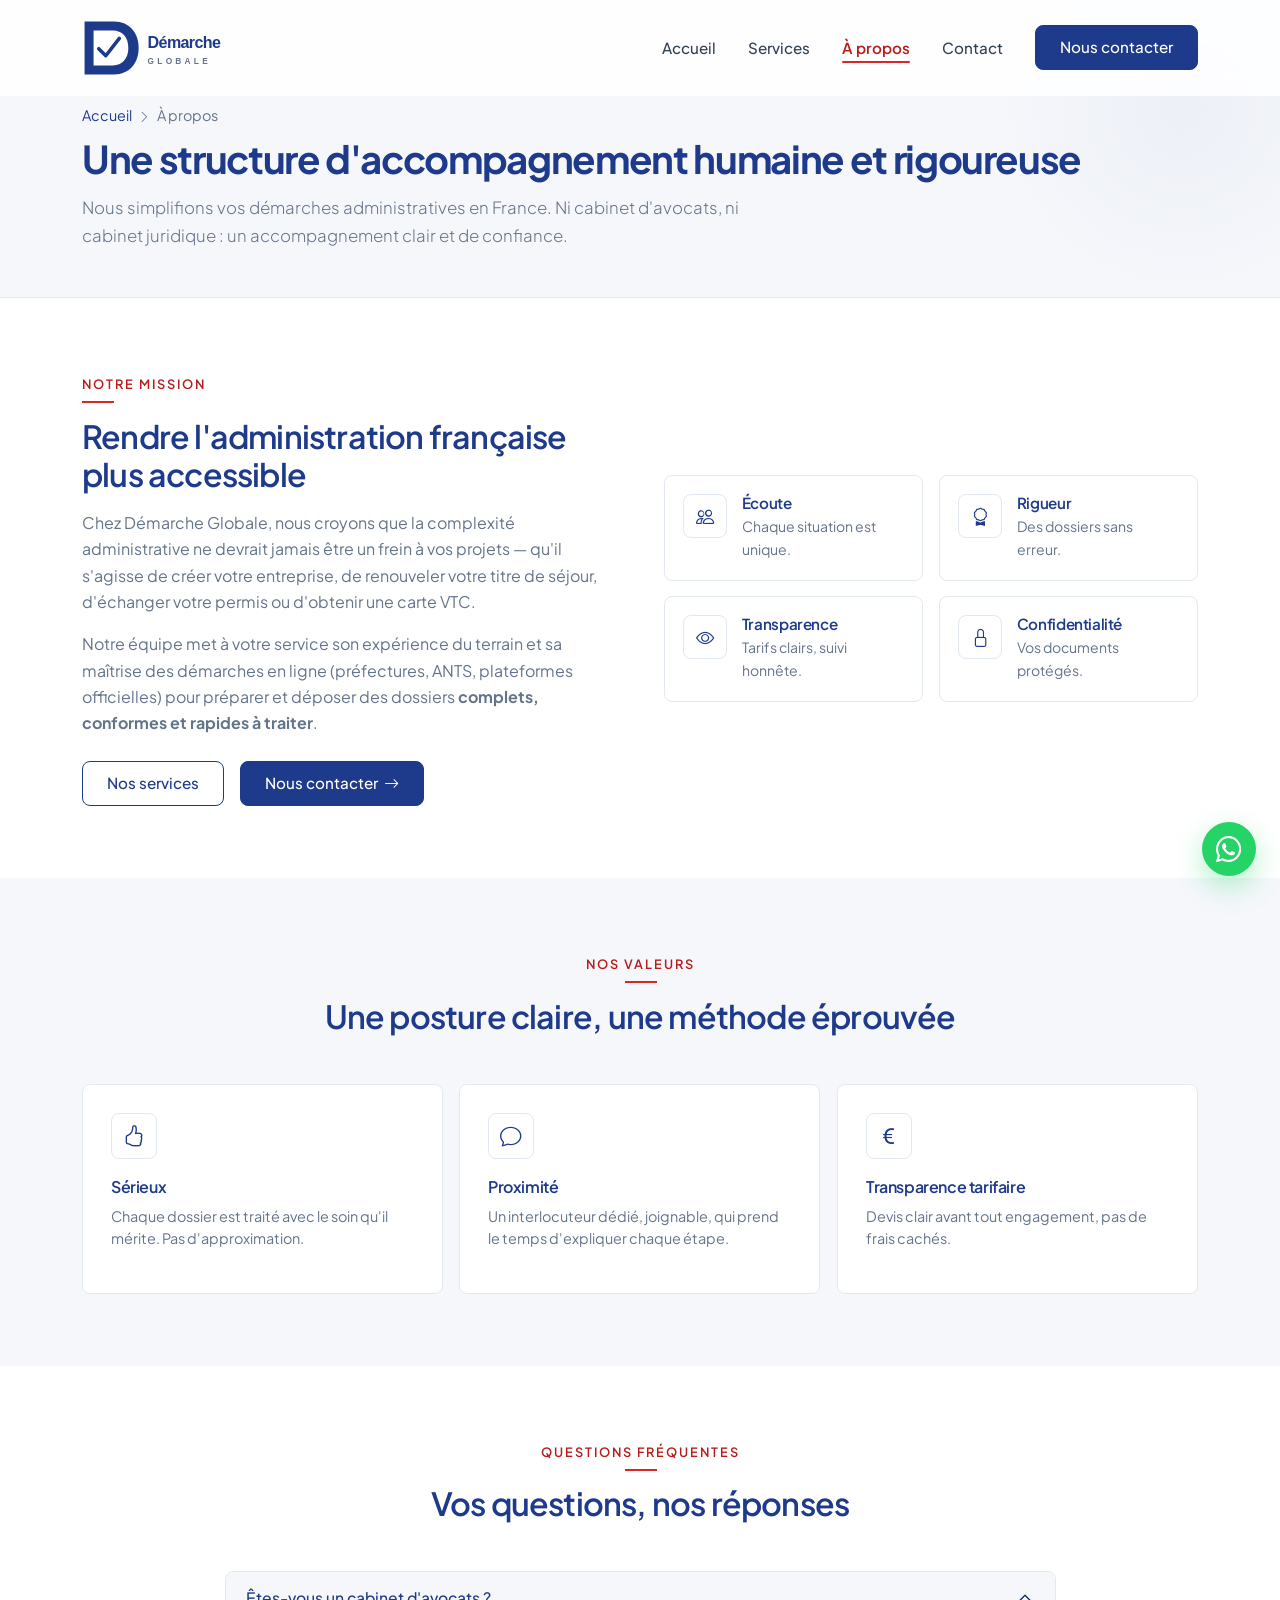
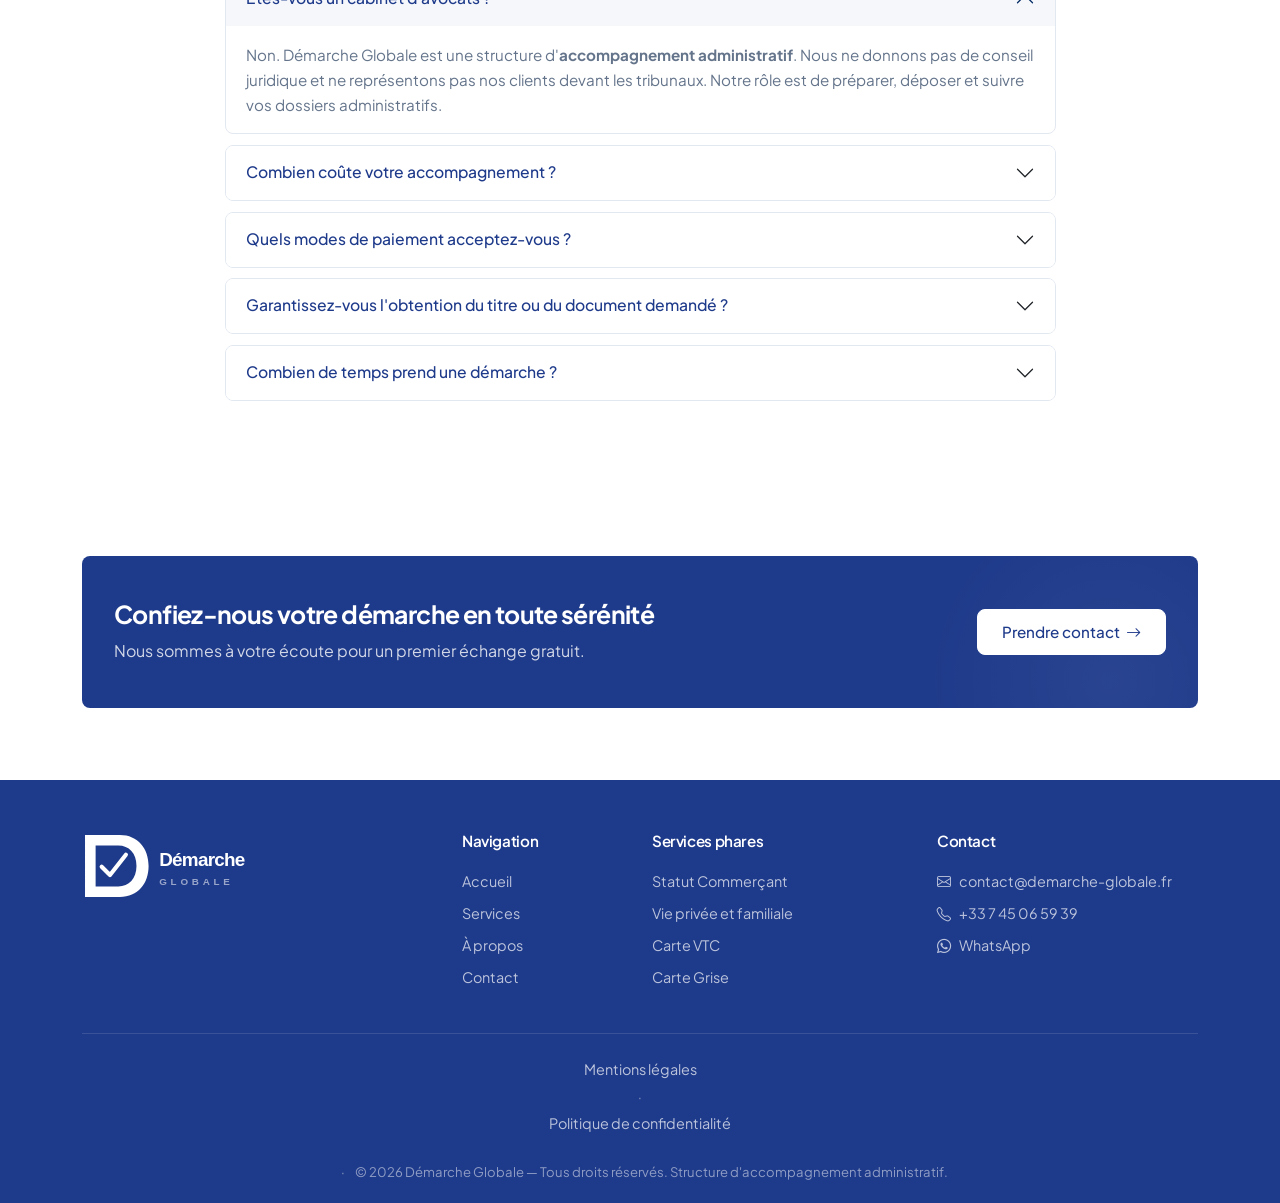
==== commit 97aa18ec: "mention-légales" ====
--- a/a-propos.html
+++ b/a-propos.html
@@ -230,7 +230,30 @@
       </div>
     </div>
     <div class="footer-bottom text-center">
-      © <span id="year"></span> Démarche Globale — Tous droits réservés. Structure d'accompagnement administratif.
+
+      <a href="mentions-legales.html">
+        Mentions légales
+      </a>
+
+      <span class="mx-2">
+        ·
+      </span>
+
+      <a href="politique-confidentialite.html">
+        Politique de confidentialité
+      </a>
+      <br>
+
+      <span class="mx-2">
+        ·
+      </span>
+
+      ©
+      <span id="year"></span>
+
+      Démarche Globale — Tous droits réservés.
+      Structure d'accompagnement administratif.
+
     </div>
   </div>
 </footer>
